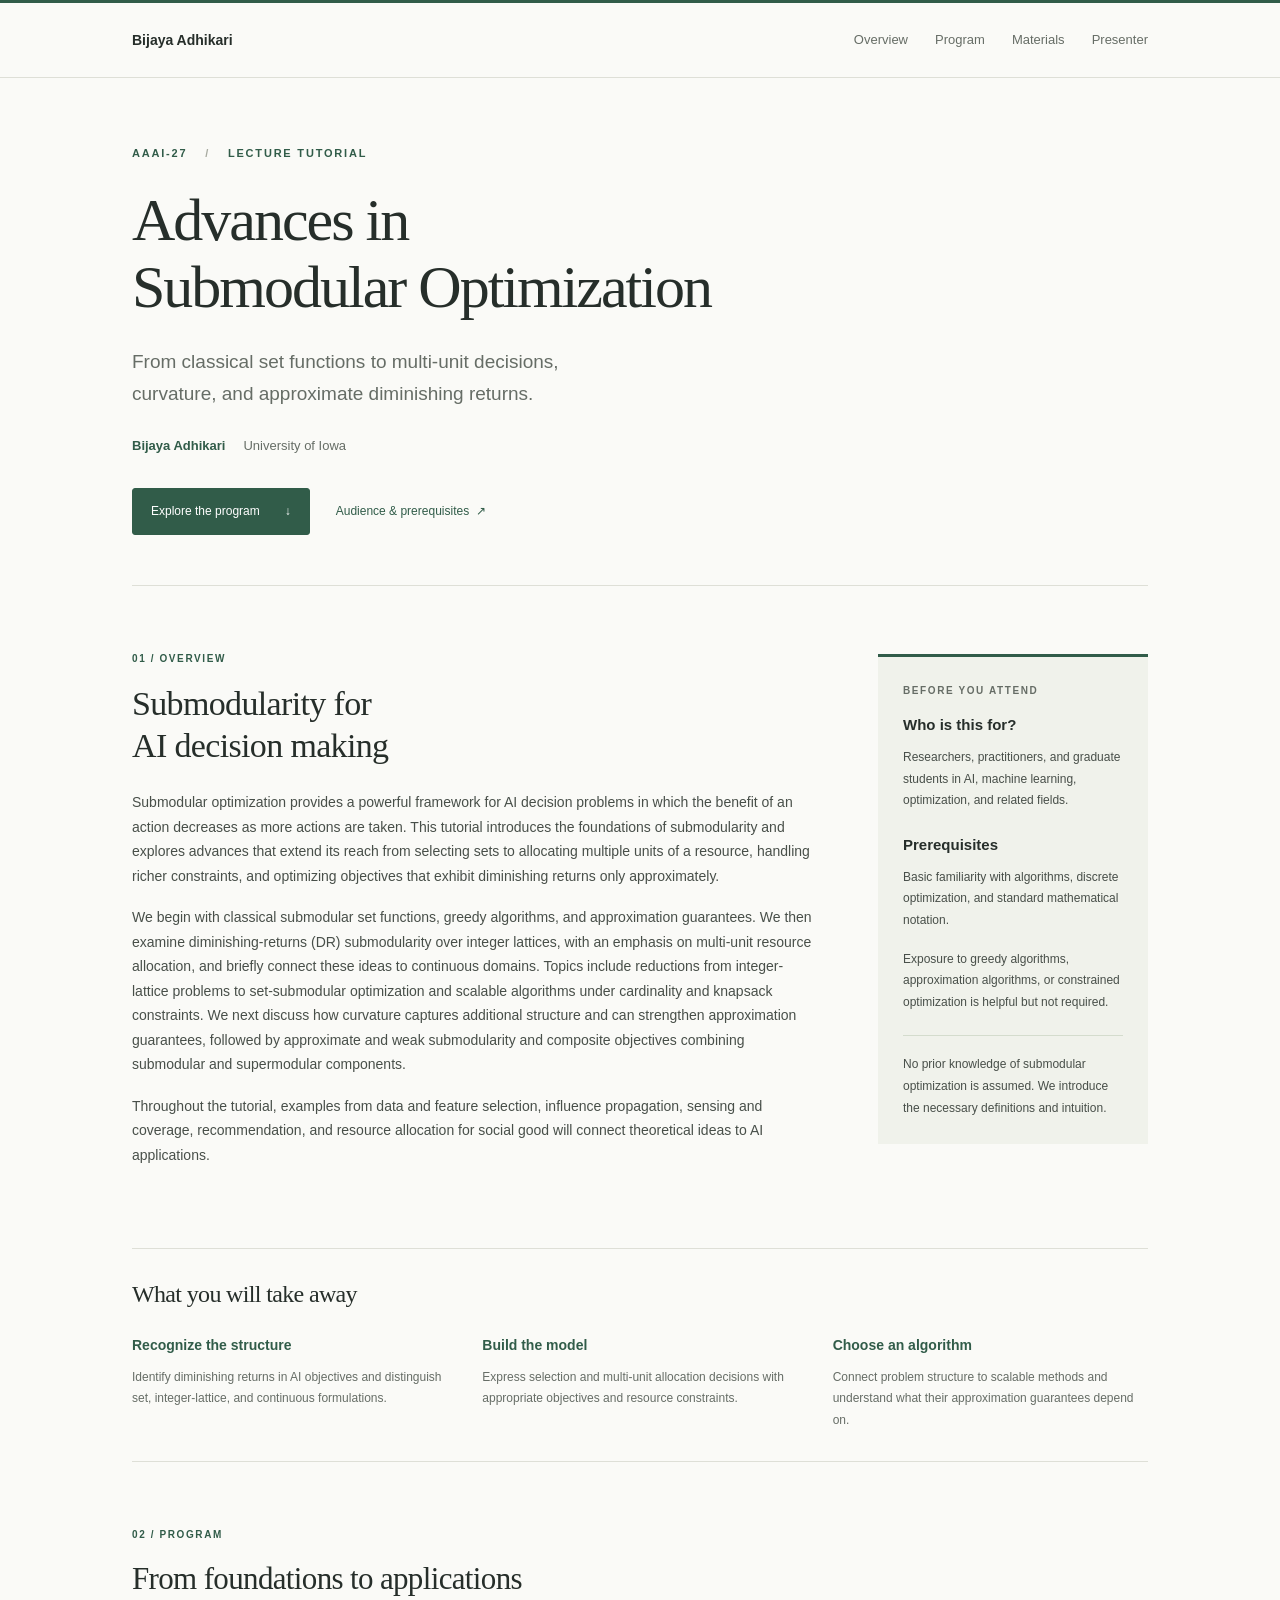
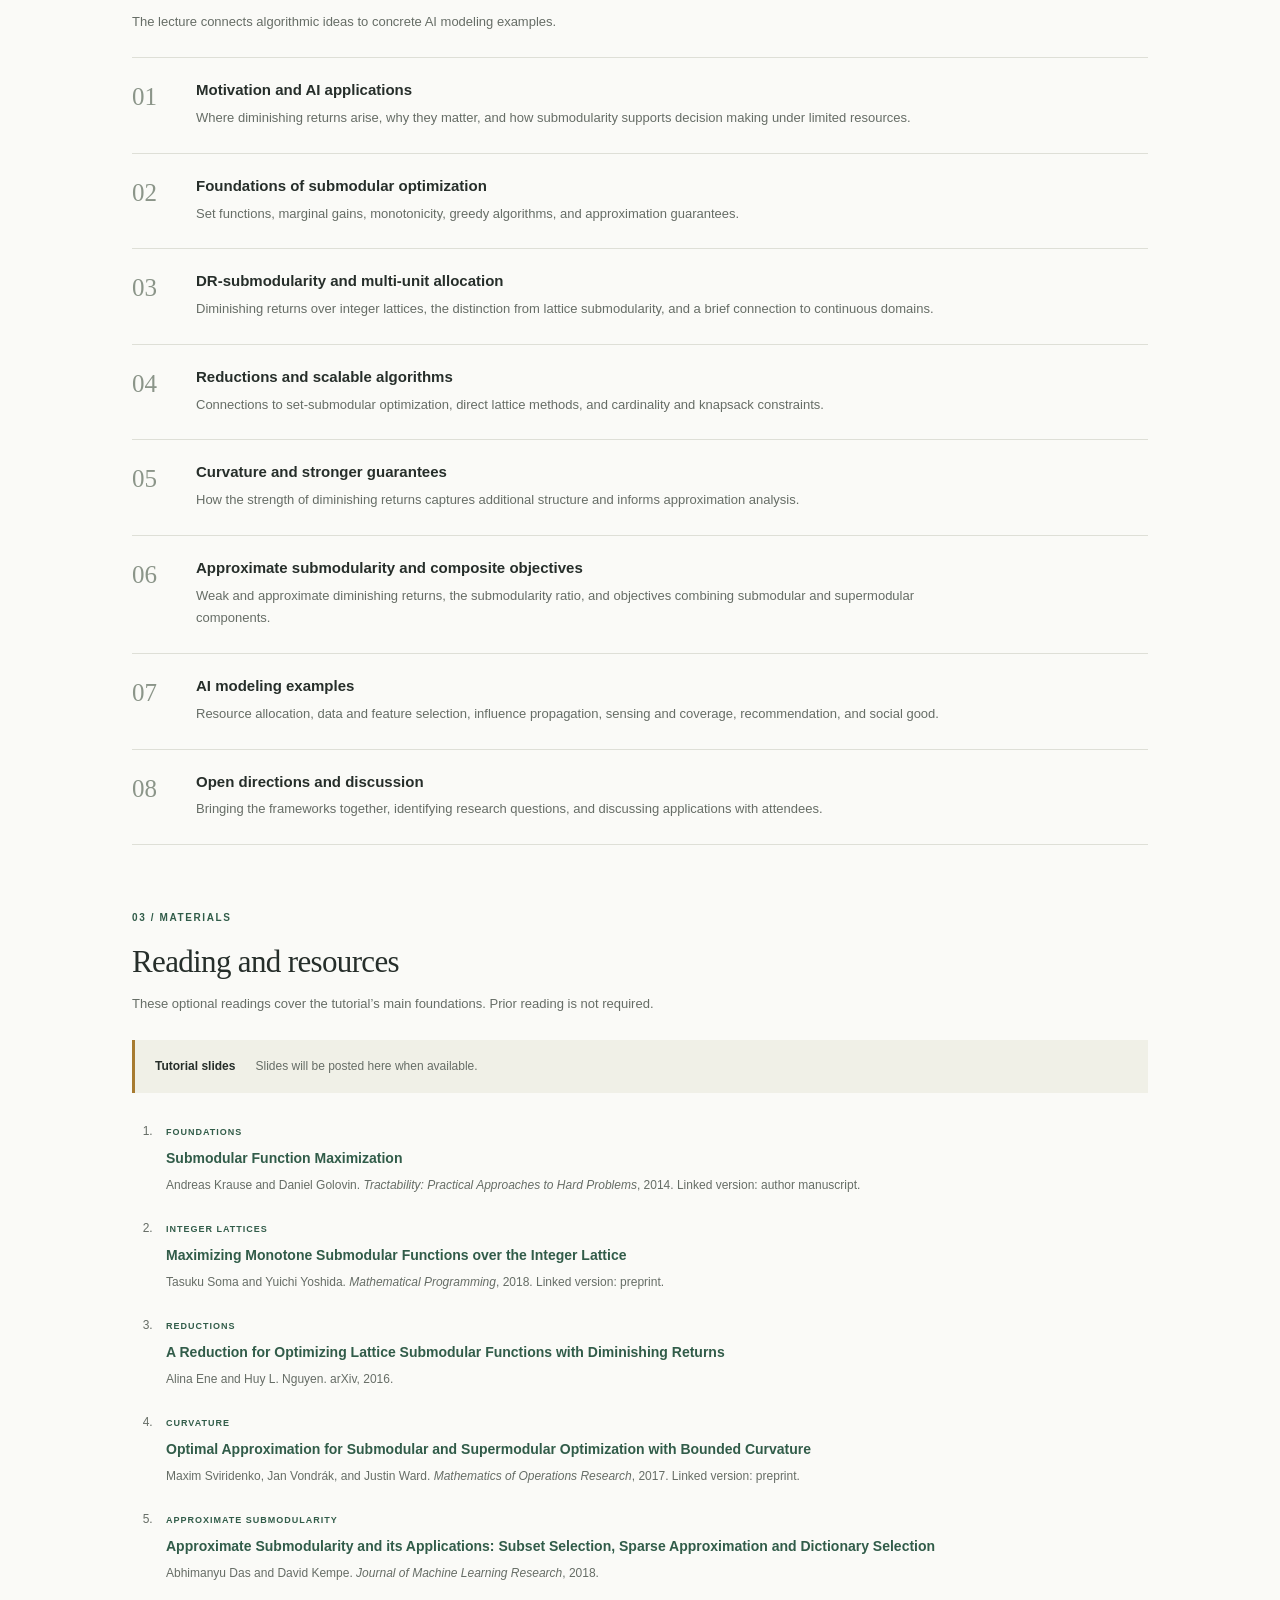
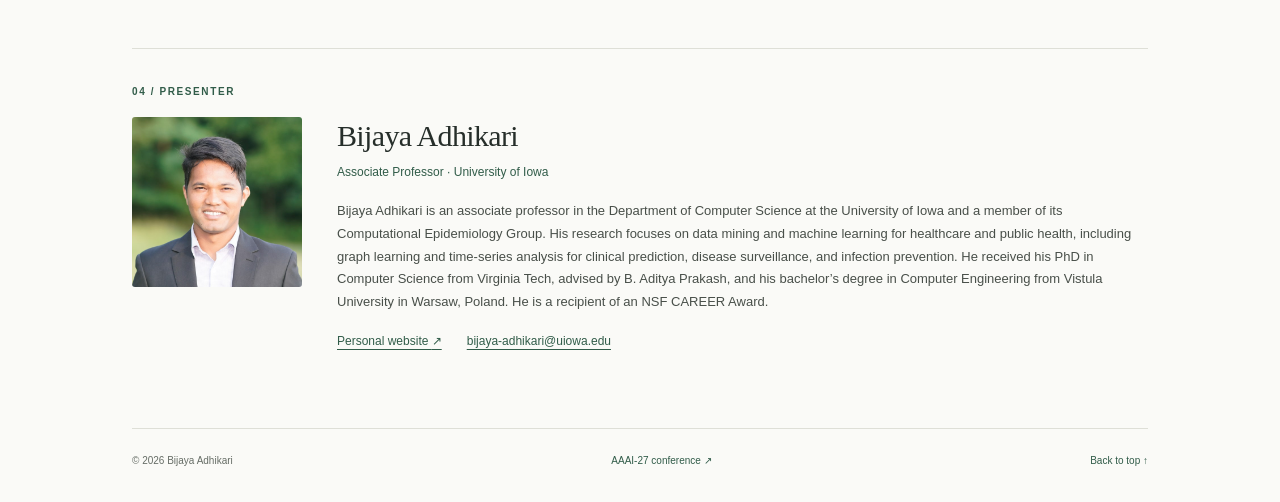
==== tutorials/aaai27-submodular-optimization/index.html @ 0488f0c7 "Add AAAI-27 submodular optimization tutorial and homepage links" ====
<!doctype html>
<html lang="en">
<head>
  <meta charset="utf-8">
  <meta name="viewport" content="width=device-width, initial-scale=1">
  <title>Advances in Submodular Optimization · AAAI-27 Tutorial</title>
  <meta name="description" content="An AAAI-27 tutorial by Bijaya Adhikari on submodularity, integer-lattice DR-submodular optimization, curvature, and approximate submodularity.">
  <meta name="theme-color" content="#fafaf7">
  <link rel="canonical" href="https://bijayaadh.github.io/tutorials/aaai27-submodular-optimization/">
  <meta property="og:title" content="Advances in Submodular Optimization · AAAI-27 Tutorial">
  <meta property="og:description" content="From classical set functions to multi-unit resource allocation, curvature, and approximate submodularity. A lecture tutorial with Bijaya Adhikari.">
  <meta property="og:type" content="website">
  <meta property="og:url" content="https://bijayaadh.github.io/tutorials/aaai27-submodular-optimization/">
  <meta property="og:image" content="https://bijayaadh.github.io/assets/img/portrait.jpg">
  <link rel="icon" href="../../assets/img/favicon.svg" type="image/svg+xml">
  <link rel="stylesheet" href="../../assets/style.css">
  <link rel="stylesheet" href="tutorial.css">
</head>
<body>
<a class="skip-link" href="#main">Skip to content</a>
<header class="site-header">
  <div class="header-inner">
    <a class="wordmark" href="../../index.html">Bijaya Adhikari</a>
    <nav aria-label="Tutorial navigation">
      <a href="#overview">Overview</a>
      <a href="#program">Program</a>
      <a href="#materials">Materials</a>
      <a href="#presenter">Presenter</a>
    </nav>
  </div>
</header>
<main id="main" class="tutorial-main" tabindex="-1">
  <section class="tutorial-hero" aria-labelledby="tutorial-title">
    <p class="eyebrow"><a href="https://aaai.org/conference/aaai/aaai-27/">AAAI-27</a> <span aria-hidden="true">/</span> Lecture tutorial</p>
    <h1 id="tutorial-title">Advances in<br>Submodular Optimization</h1>
    <p class="tutorial-deck">From classical set functions to multi-unit decisions,<br class="desktop-break"> curvature, and approximate diminishing returns.</p>
    <p class="tutorial-byline"><a href="#presenter">Bijaya Adhikari</a><span>University of Iowa</span></p>
    <div class="tutorial-actions"><a class="tutorial-button" href="#program">Explore the program <span aria-hidden="true">↓</span></a><a class="text-link" href="#prerequisites">Audience &amp; prerequisites <span aria-hidden="true">↗</span></a></div>
  </section>

  <section id="overview" class="tutorial-overview" aria-labelledby="overview-title">
    <div>
      <p class="eyebrow section-number">01 / Overview</p>
      <h2 id="overview-title">Submodularity for<br>AI decision making</h2>
      <p>Submodular optimization provides a powerful framework for AI decision problems in which the benefit of an action decreases as more actions are taken. This tutorial introduces the foundations of submodularity and explores advances that extend its reach from selecting sets to allocating multiple units of a resource, handling richer constraints, and optimizing objectives that exhibit diminishing returns only approximately.</p>
      <p>We begin with classical submodular set functions, greedy algorithms, and approximation guarantees. We then examine diminishing-returns (DR) submodularity over integer lattices, with an emphasis on multi-unit resource allocation, and briefly connect these ideas to continuous domains. Topics include reductions from integer-lattice problems to set-submodular optimization and scalable algorithms under cardinality and knapsack constraints. We next discuss how curvature captures additional structure and can strengthen approximation guarantees, followed by approximate and weak submodularity and composite objectives combining submodular and supermodular components.</p>
      <p>Throughout the tutorial, examples from data and feature selection, influence propagation, sensing and coverage, recommendation, and resource allocation for social good will connect theoretical ideas to AI applications.</p>
    </div>
    <aside id="prerequisites" class="tutorial-attendees" aria-labelledby="attendees-title">
      <p class="eyebrow">Before you attend</p>
      <h3 id="attendees-title">Who is this for?</h3>
      <p>Researchers, practitioners, and graduate students in AI, machine learning, optimization, and related fields.</p>
      <h3>Prerequisites</h3>
      <p>Basic familiarity with algorithms, discrete optimization, and standard mathematical notation.</p>
      <p>Exposure to greedy algorithms, approximation algorithms, or constrained optimization is helpful but not required.</p>
      <p class="prerequisite-note">No prior knowledge of submodular optimization is assumed. We introduce the necessary definitions and intuition.</p>
    </aside>
  </section>

  <section class="tutorial-outcomes" aria-labelledby="outcomes-title">
    <h2 id="outcomes-title">What you will take away</h2>
    <ol>
      <li><strong>Recognize the structure</strong><p>Identify diminishing returns in AI objectives and distinguish set, integer-lattice, and continuous formulations.</p></li>
      <li><strong>Build the model</strong><p>Express selection and multi-unit allocation decisions with appropriate objectives and resource constraints.</p></li>
      <li><strong>Choose an algorithm</strong><p>Connect problem structure to scalable methods and understand what their approximation guarantees depend on.</p></li>
    </ol>
  </section>

  <section id="program" aria-labelledby="program-title">
    <p class="eyebrow section-number">02 / Program</p>
    <div class="tutorial-section-heading"><h2 id="program-title">From foundations to applications</h2><p>The lecture connects algorithmic ideas to concrete AI modeling examples.</p></div>
    <ol class="tutorial-program">
      <li><div><h3>Motivation and AI applications</h3><p>Where diminishing returns arise, why they matter, and how submodularity supports decision making under limited resources.</p></div></li>
      <li><div><h3>Foundations of submodular optimization</h3><p>Set functions, marginal gains, monotonicity, greedy algorithms, and approximation guarantees.</p></div></li>
      <li><div><h3>DR-submodularity and multi-unit allocation</h3><p>Diminishing returns over integer lattices, the distinction from lattice submodularity, and a brief connection to continuous domains.</p></div></li>
      <li><div><h3>Reductions and scalable algorithms</h3><p>Connections to set-submodular optimization, direct lattice methods, and cardinality and knapsack constraints.</p></div></li>
      <li><div><h3>Curvature and stronger guarantees</h3><p>How the strength of diminishing returns captures additional structure and informs approximation analysis.</p></div></li>
      <li><div><h3>Approximate submodularity and composite objectives</h3><p>Weak and approximate diminishing returns, the submodularity ratio, and objectives combining submodular and supermodular components.</p></div></li>
      <li><div><h3>AI modeling examples</h3><p>Resource allocation, data and feature selection, influence propagation, sensing and coverage, recommendation, and social good.</p></div></li>
      <li><div><h3>Open directions and discussion</h3><p>Bringing the frameworks together, identifying research questions, and discussing applications with attendees.</p></div></li>
    </ol>
  </section>

  <section id="materials" aria-labelledby="materials-title">
    <p class="eyebrow section-number">03 / Materials</p>
    <div class="tutorial-section-heading"><h2 id="materials-title">Reading and resources</h2><p>These optional readings cover the tutorial’s main foundations. Prior reading is not required.</p></div>
    <p class="materials-note"><strong>Tutorial slides</strong><span>Slides will be posted here when available.</span></p>
    <ol class="tutorial-readings">
      <li><span class="reading-topic">Foundations</span><h3><a href="https://www.cs.cmu.edu/~dgolovin/papers/submodular_survey12.pdf">Submodular Function Maximization</a></h3><p>Andreas Krause and Daniel Golovin. <cite>Tractability: Practical Approaches to Hard Problems</cite>, 2014. <span class="reading-version">Linked version: author manuscript.</span></p></li>
      <li><span class="reading-topic">Integer lattices</span><h3><a href="https://arxiv.org/abs/1503.01218">Maximizing Monotone Submodular Functions over the Integer Lattice</a></h3><p>Tasuku Soma and Yuichi Yoshida. <cite>Mathematical Programming</cite>, 2018. <span class="reading-version">Linked version: preprint.</span></p></li>
      <li><span class="reading-topic">Reductions</span><h3><a href="https://arxiv.org/abs/1606.08362">A Reduction for Optimizing Lattice Submodular Functions with Diminishing Returns</a></h3><p>Alina Ene and Huy L. Nguyen. arXiv, 2016.</p></li>
      <li><span class="reading-topic">Curvature</span><h3><a href="https://arxiv.org/abs/1311.4728">Optimal Approximation for Submodular and Supermodular Optimization with Bounded Curvature</a></h3><p>Maxim Sviridenko, Jan Vondrák, and Justin Ward. <cite>Mathematics of Operations Research</cite>, 2017. <span class="reading-version">Linked version: preprint.</span></p></li>
      <li><span class="reading-topic">Approximate submodularity</span><h3><a href="https://jmlr.org/papers/v19/16-534.html">Approximate Submodularity and its Applications: Subset Selection, Sparse Approximation and Dictionary Selection</a></h3><p>Abhimanyu Das and David Kempe. <cite>Journal of Machine Learning Research</cite>, 2018.</p></li>
    </ol>
  </section>

  <section id="presenter" aria-labelledby="presenter-title">
    <p class="eyebrow section-number">04 / Presenter</p>
    <div class="tutorial-presenter">
      <img src="../../assets/img/portrait.jpg" alt="Bijaya Adhikari" width="440" height="440" loading="lazy">
      <div><h2 id="presenter-title">Bijaya Adhikari</h2><p class="presenter-affiliation">Associate Professor · University of Iowa</p>
      <p>Bijaya Adhikari is an associate professor in the Department of Computer Science at the University of Iowa and a member of its Computational Epidemiology Group. His research focuses on data mining and machine learning for healthcare and public health, including graph learning and time-series analysis for clinical prediction, disease surveillance, and infection prevention. He received his PhD in Computer Science from Virginia Tech, advised by B. Aditya Prakash, and his bachelor’s degree in Computer Engineering from Vistula University in Warsaw, Poland. He is a recipient of an NSF CAREER Award.</p>
      <div class="presenter-links"><a href="../../index.html">Personal website <span aria-hidden="true">↗</span></a><a href="mailto:bijaya-adhikari@uiowa.edu">bijaya-adhikari@uiowa.edu</a></div></div>
    </div>
  </section>
</main>
<footer class="site-footer"><span>© 2026 Bijaya Adhikari</span><a href="https://aaai.org/conference/aaai/aaai-27/">AAAI-27 conference <span aria-hidden="true">↗</span></a><a href="#main">Back to top ↑</a></footer>
</body>
</html>
---- assets/style.css ----
:root {
  color-scheme: light;
  --paper: #fafaf7;
  --ink: #262e2a;
  --muted: #666d66;
  --green: #315c49;
  --line: #dedfd7;
  --gold: #a77b30;
  --serif: Georgia, 'Times New Roman', serif;
}
* { box-sizing: border-box; }
html { scroll-behavior: smooth; scroll-padding-top: 32px; }
body { margin: 0; background: var(--paper); color: var(--ink); font-family: -apple-system, BlinkMacSystemFont, 'Segoe UI', sans-serif; font-size: 15px; line-height: 1.75; -webkit-font-smoothing: antialiased; }
a { color: var(--green); text-decoration-thickness: 1px; text-underline-offset: 4px; }
a:hover { color: #172f23; text-decoration: underline; }
a:focus-visible, button:focus-visible, input:focus-visible, select:focus-visible, summary:focus-visible { outline: 2px solid var(--green); outline-offset: 5px; }
::selection { background: #dbe6d9; }
button, input, select { font: inherit; }
button, summary { cursor: pointer; }
[hidden] { display: none !important; }
p { margin: 0 0 17px; }
h1, h2, h3 { line-height: 1.25; }
h1, h2 { font-family: var(--serif); font-weight: 400; }
h1 { margin: 8px 0 23px; font-size: clamp(35px, 4vw, 43px); letter-spacing: -1.5px; }
h2 { margin: 0; font-size: 28px; letter-spacing: -.65px; }
h3 { font-size: 16px; font-weight: 600; }
strong { font-weight: 600; }
.skip-link { position: fixed; top: -80px; left: 20px; background: var(--ink); color: white; padding: 12px 20px; z-index: 10; }
.skip-link:focus { top: 10px; color: white; }
.site-header { border-top: 3px solid var(--green); border-bottom: 1px solid var(--line); }
.header-inner { max-width: 1080px; margin: auto; min-height: 74px; display: flex; align-items: center; justify-content: space-between; gap: 30px; padding: 12px 32px; }
.wordmark { display: inline-block; color: var(--ink); text-decoration: none; font-size: 14px; font-weight: 600; }
.wordmark:hover { text-decoration: none; }
nav { display: flex; align-items: center; gap: 27px; }
nav a { position: relative; padding: 12px 0; font-size: 13px; color: var(--muted); text-decoration: none; }
nav a[aria-current='page'] { color: var(--green); font-weight: 600; }
nav a[aria-current='page']::after { content: ''; position: absolute; bottom: 5px; left: 0; right: 0; height: 2px; background: var(--green); }
.site-layout { max-width: 1080px; margin: 0 auto; padding: 60px 32px 64px; display: grid; grid-template-columns: 224px minmax(0, 1fr); gap: 68px; align-items: start; }
.profile { position: sticky; top: 32px; }
.portrait { display: block; width: 100%; height: auto; aspect-ratio: 1; object-fit: cover; border-radius: 3px; margin-bottom: 23px; }
.profile-name { font-family: var(--serif); font-size: 29px; letter-spacing: -.9px; line-height: 1.25; margin-bottom: 7px; }
.position { color: var(--green); font-size: 14px; font-weight: 500; margin-bottom: 9px; }
.affiliation { font-size: 12px; line-height: 1.9; }
.affiliation a { color: var(--muted); text-decoration: none; }
.affiliation a:hover { text-decoration: underline; }
.profile-links { border-top: 1px solid var(--line); padding-top: 18px; display: grid; gap: 11px; font-size: 12px; }
.profile-links > a, .profile-links > span { display: flex; gap: 11px; align-items: flex-start; text-decoration: none; }
.profile-links > span { color: var(--muted); }
.profile-links > a:hover span { text-decoration: underline; }
.icon { width: 17px; height: 17px; flex: 0 0 17px; margin-top: 3px; }
.sidebar-note { margin-top: 27px; border-top: 1px solid var(--line); padding-top: 22px; }
.eyebrow { font-size: 10px; letter-spacing: 1.6px; text-transform: uppercase; color: var(--muted); font-weight: 600; }
.sidebar-note .eyebrow { color: var(--green); }
.sidebar-note p { margin: 9px 0; font-size: 12px; line-height: 1.75; color: var(--muted); }
.text-link { font-size: 12px; font-weight: 500; text-decoration: none; display: inline-flex; align-items: center; gap: 7px; }
.text-link .icon { width: 15px; margin: 0; }
main { min-width: 0; }
main:focus { outline: none; }
main > section + section { margin-top: 42px; }
.intro > p { color: #484f49; }
.research-areas { display: flex; flex-wrap: wrap; gap: 7px; margin-top: 24px; }
.research-areas span { border: 1px solid #d5ded3; border-radius: 3px; padding: 4px 10px; font-size: 11px; color: var(--green); }
.section-heading { display: flex; justify-content: space-between; align-items: baseline; gap: 16px; border-bottom: 1px solid var(--line); padding-bottom: 13px; margin-bottom: 8px; }
.section-heading .text-link { flex-shrink: 0; }
.news-list { list-style: none; padding: 7px 0 0; margin: 0; }
.news-list li { display: grid; grid-template-columns: 78px minmax(0, 1fr); gap: 16px; margin: 13px 0; font-size: 13px; line-height: 1.65; }
.news-list time { font-size: 11px; color: var(--muted); padding-top: 2px; font-variant-numeric: tabular-nums; }
.highlight { border-left: 3px solid #ad8948; padding: 15px 19px; background: #f0f0e7; margin-top: 23px; }
.highlight-label { font-size: 10px; font-weight: 600; letter-spacing: 1.1px; color: #68542f; }
.highlight p { font-size: 13px; line-height: 1.65; margin: 6px 0 0; }
.publication { padding: 22px 0; border-bottom: 1px solid var(--line); }
.publication:last-child { border-bottom: 0; padding-bottom: 0; }
.publication-meta { display: flex; align-items: center; gap: 10px; margin-bottom: 9px; }
.publication-meta:empty { display: none; }
.venue { color: var(--green); font-size: 10px; font-weight: 600; text-transform: uppercase; letter-spacing: .65px; }
.publication-status { font-size: 10px; color: var(--muted); }
.publication h3 { margin: 0 0 9px; line-height: 1.5; letter-spacing: -.1px; }
.publication-heading { position: relative; display: flex; align-items: flex-start; gap: 10px; margin-bottom: 9px; }
.publication-heading h3 { flex: 1; min-width: 0; margin: 0; }
.publication-recognition { flex: 0 0 36px; margin: -6px 0; }
.publication-recognition summary { display: flex; align-items: center; justify-content: center; width: 36px; height: 36px; padding: 4px; border-radius: 50%; color: #91671e; list-style: none; }
.publication-recognition summary::-webkit-details-marker { display: none; }
.publication-recognition summary::marker { content: ''; }
.publication-recognition summary:hover, .publication-recognition[open] summary { background: #f1e7d3; color: #745015; }
.publication-recognition svg { display: block; width: 28px; height: 28px; fill: #f3e5c5; }
.recognition-note { position: absolute; z-index: 3; top: calc(100% + 6px); right: 0; width: min(280px, calc(100vw - 44px)); padding: 12px 14px; margin: 0; background: var(--paper); border: 1px solid #d9c9a6; border-radius: 5px; box-shadow: 0 5px 16px rgb(38 46 42 / 10%); color: var(--ink); font-size: 12px; line-height: 1.65; font-weight: 400; }
.citation { color: var(--muted); font-size: 12px; line-height: 1.75; margin: 0; }
.citation strong { color: #3e4840; font-weight: 600; }
.citation .student-author { text-decoration: underline; text-decoration-thickness: 1px; text-underline-offset: 3px; }
.resource-links { display: flex; gap: 15px; flex-wrap: wrap; margin-top: 10px; }
.resource-links a { font-size: 11px; font-weight: 500; text-decoration: none; }
.resource-links a:hover { text-decoration: underline; }
.resource-links span { margin-left: 2px; }
.funding-list { padding: 0; margin: 0; list-style: none; }
.funding-list li { display: flex; justify-content: space-between; gap: 22px; padding: 18px 0; border-bottom: 1px solid var(--line); font-size: 12px; }
.funding-list strong { font-size: 13px; }
.funding-list p { margin: 5px 0; line-height: 1.65; }
.funding-list span, .funding-list time { color: var(--muted); font-size: 11px; }
.funding-list time { flex-shrink: 0; margin-top: 2px; }
details { font-size: 12px; margin-top: 18px; }
summary { color: var(--green); padding: 8px 0; }
.plain-list { padding-left: 19px; }
.plain-list li { padding-left: 4px; margin-bottom: 12px; }
.contact-section { padding-top: 28px; border-top: 1px solid var(--line); }
.contact-section h2 { font-size: 25px; margin-bottom: 12px; }
.contact-section p { font-size: 13px; color: var(--muted); }
.contact-section a { overflow-wrap: anywhere; }
.page-intro { margin-bottom: 33px; }
.publication-year { margin-top: 35px; }
.people-grid { display: grid; grid-template-columns: repeat(2, minmax(0, 1fr)); gap: 0 30px; list-style: none; padding: 0; margin: 0; }
.people-grid li { padding: 20px 0; border-bottom: 1px solid var(--line); }
.people-grid h3 { margin: 0 0 5px; font-size: 15px; }
.people-grid a { text-decoration: none; }
.people-grid p { font-size: 12px; color: var(--muted); margin: 0; }
.people-grid .student-note { margin-top: 5px; font-size: 11px; }
.join-section { border-left: 3px solid var(--green); background: #f0f2eb; padding: 26px; }
.join-section h2 { margin-bottom: 18px; }
.join-section p { font-size: 13px; }
.join-section p:last-child { margin-bottom: 0; }
.course-table { width: 100%; border-collapse: collapse; margin-top: 15px; font-size: 12px; }
.course-table caption { text-align: left; color: var(--muted); font-size: 12px; margin-bottom: 13px; }
.course-table th { text-align: left; font-size: 10px; text-transform: uppercase; letter-spacing: 1px; color: var(--muted); }
.course-table td, .course-table th { border-bottom: 1px solid var(--line); padding: 14px 10px 14px 0; vertical-align: top; }
.course-table td:first-child { width: 100px; }
.course-table td:nth-child(2) { width: 110px; color: var(--muted); }
.service-group { margin-top: 25px; }
.service-group h3 { font-weight: 600; font-size: 14px; }
.service-group .plain-list { font-size: 12px; color: #484f49; }
.site-footer { border-top: 1px solid var(--line); max-width: 1016px; margin: 0 auto; padding: 23px 0 33px; display: flex; gap: 20px; justify-content: space-between; font-size: 10px; color: var(--muted); }
.site-footer a { text-decoration: none; }
@media (max-width: 900px) {
  .site-layout { gap: 38px; grid-template-columns: 195px minmax(0, 1fr); padding-top: 42px; }
  .profile-name { font-size: 26px; }
  .site-footer { margin: 0 32px; }
  nav { gap: 20px; }
}
@media (max-width: 650px) {
  body { font-size: 14px; }
  .header-inner { padding: 14px 22px 8px; min-height: 0; flex-direction: column; align-items: stretch; gap: 3px; }
  nav { gap: 17px; justify-content: space-between; flex-wrap: wrap; }
  nav a { font-size: 11px; padding: 10px 0; }
  .site-layout { display: block; padding: 32px 22px 40px; }
  .profile { position: static; display: grid; grid-template-columns: 120px minmax(0, 1fr); gap: 23px; border-bottom: 1px solid var(--line); padding-bottom: 28px; margin-bottom: 32px; }
  .portrait { margin: 0; }
  .profile-name { font-size: 25px; margin-bottom: 5px; }
  .position { font-size: 12px; margin-bottom: 5px; }
  .affiliation { font-size: 10px; margin-bottom: 11px; }
  .profile-links { border: 0; padding: 0; display: flex; flex-wrap: wrap; gap: 10px 16px; font-size: 11px; }
  .profile-links > span { display: none; }
  .profile-links .icon { display: none; }
  .sidebar-note { display: none; }
  .eyebrow { font-size: 9px; letter-spacing: 1.1px; }
  h1 { font-size: 36px; margin-bottom: 18px; }
  h2 { font-size: 25px; }
  main > section + section { margin-top: 35px; }
  .section-heading { gap: 10px; }
  .section-heading .text-link { font-size: 10px; }
  .news-list li { grid-template-columns: 65px minmax(0, 1fr); gap: 11px; font-size: 12px; }
  .news-list time { font-size: 10px; }
  .funding-list li { gap: 12px; }
  .funding-list time { font-size: 10px; }
  .site-footer { margin: 0 22px; flex-wrap: wrap; gap: 8px 20px; }
  .site-footer > span:nth-child(2) { display: none; }
  .course-table td:first-child { width: 76px; }
  .course-table td:nth-child(2) { width: 90px; }
  .course-table { font-size: 11px; }
}
@media (max-width: 370px) {
  .header-inner { padding-inline: 16px; }
  nav { gap: 12px; }
  .site-layout { padding-inline: 16px; }
  .profile { grid-template-columns: 95px minmax(0, 1fr); gap: 18px; }
  .profile-name { font-size: 23px; }
  .section-heading h2 { font-size: 23px; }
  .people-grid { grid-template-columns: 1fr; }
}
@media (prefers-reduced-motion: reduce) {
  html { scroll-behavior: auto; }
}
@media print {
  body { background: white; font-size: 11pt; color: black; }
  .site-header, .sidebar-note, .skip-link, .site-footer, .section-heading .text-link { display: none !important; }
  .site-layout { display: block; padding: 0; max-width: none; }
  .profile { position: static; display: flex; gap: 24px; margin-bottom: 30px; }
  .portrait { width: 120px; height: 120px; }
  .profile-links { display: none; }
  .publication, .funding-list li, .people-grid li { break-inside: avoid; }
  a { color: inherit; }
}
---- tutorials/aaai27-submodular-optimization/tutorial.css ----
.tutorial-main { max-width: 1080px; margin: 0 auto; padding: 0 32px 76px; }
.tutorial-main > section + section { margin-top: 64px; }
.tutorial-hero { padding: 66px 0 50px; border-bottom: 1px solid var(--line); }
.tutorial-hero .eyebrow { color: var(--green); font-size: 11px; letter-spacing: 1.8px; }
.tutorial-hero .eyebrow a { text-decoration: none; }
.tutorial-hero .eyebrow span { display: inline-block; margin: 0 13px; color: #a7aaa0; }
.tutorial-hero h1 { font-size: clamp(40px, 5.2vw, 60px); letter-spacing: -2px; line-height: 1.12; margin: 24px 0; max-width: 860px; }
.tutorial-deck { font-size: 19px; line-height: 1.7; color: var(--muted); margin-bottom: 25px; }
.tutorial-byline { display: flex; flex-wrap: wrap; gap: 8px 18px; font-size: 13px; }
.tutorial-byline a { font-weight: 600; text-decoration: none; }
.tutorial-byline span { color: var(--muted); }
.tutorial-actions { display: flex; align-items: center; flex-wrap: wrap; gap: 20px 26px; margin-top: 30px; }
.tutorial-button { display: inline-flex; gap: 25px; align-items: center; padding: 12px 18px; background: var(--green); color: white; font-size: 12px; text-decoration: none; border: 1px solid var(--green); border-radius: 3px; }
.tutorial-button:hover { color: white; background: #244635; text-decoration: none; }
.section-number { color: var(--green); margin-bottom: 16px; }
.tutorial-overview { display: grid; grid-template-columns: minmax(0, 1fr) 270px; gap: 60px; align-items: start; }
.tutorial-overview h2 { font-size: 34px; margin-bottom: 24px; line-height: 1.22; }
.tutorial-overview p:not(.eyebrow) { font-size: 14px; color: #484f49; }
.tutorial-attendees { background: #f0f2eb; border-top: 3px solid var(--green); padding: 25px; margin-top: 4px; }
.tutorial-attendees h3 { font-size: 15px; margin: 10px 0 12px; }
.tutorial-attendees h3:not(:first-of-type) { margin-top: 24px; }
.tutorial-attendees p:not(.eyebrow) { font-size: 12px; line-height: 1.8; }
.tutorial-attendees .prerequisite-note { margin: 22px 0 0; padding-top: 18px; border-top: 1px solid #d4dccd; }
.tutorial-outcomes { border-top: 1px solid var(--line); border-bottom: 1px solid var(--line); padding: 30px 0; }
.tutorial-outcomes h2 { font-size: 24px; margin-bottom: 23px; }
.tutorial-outcomes ol { list-style: none; padding: 0; margin: 0; display: grid; grid-template-columns: repeat(3, minmax(0, 1fr)); gap: 35px; }
.tutorial-outcomes strong { font-size: 14px; color: var(--green); }
.tutorial-outcomes p { font-size: 12px; color: var(--muted); line-height: 1.8; margin: 8px 0 0; }
.tutorial-section-heading { margin-bottom: 24px; }
.tutorial-section-heading h2 { margin-bottom: 12px; font-size: 31px; }
.tutorial-section-heading p { color: var(--muted); font-size: 13px; }
.tutorial-program { list-style: none; padding: 0; margin: 0; counter-reset: topic; }
.tutorial-program li { counter-increment: topic; display: grid; grid-template-columns: 52px minmax(0, 1fr); gap: 12px; padding: 23px 0; border-top: 1px solid var(--line); }
.tutorial-program li:last-child { border-bottom: 1px solid var(--line); }
.tutorial-program li::before { content: counter(topic, decimal-leading-zero); font-family: var(--serif); font-size: 25px; color: #8b9589; line-height: 1.3; }
.tutorial-program h3 { margin: 0 0 7px; font-size: 15px; }
.tutorial-program p { margin: 0; font-size: 13px; color: var(--muted); max-width: 760px; }
.materials-note { display: flex; flex-wrap: wrap; gap: 4px 20px; padding: 16px 20px; background: #f0f0e7; border-left: 3px solid var(--gold); font-size: 12px; }
.materials-note span { color: var(--muted); }
.tutorial-readings { padding-left: 24px; margin: 28px 0 0; }
.tutorial-readings li { padding: 0 0 22px 10px; font-size: 12px; color: var(--muted); }
.tutorial-readings li:last-child { padding-bottom: 0; }
.reading-topic { color: var(--green); text-transform: uppercase; font-size: 9px; font-weight: 600; letter-spacing: 1px; }
.tutorial-readings h3 { font-size: 14px; margin: 5px 0; line-height: 1.6; }
.tutorial-readings h3 a { text-decoration: none; }
.tutorial-readings h3 a:hover { text-decoration: underline; }
.tutorial-readings p { margin: 0; line-height: 1.8; }
.reading-version { color: var(--muted); }
#presenter { border-top: 1px solid var(--line); padding-top: 34px; }
.tutorial-presenter { display: grid; grid-template-columns: 170px minmax(0, 1fr); gap: 35px; align-items: start; }
.tutorial-presenter img { display: block; width: 100%; height: auto; aspect-ratio: 1; object-fit: cover; border-radius: 3px; }
.tutorial-presenter h2 { font-size: 30px; margin: 0 0 8px; }
.presenter-affiliation { color: var(--green); font-size: 12px; }
.tutorial-presenter p:not(.presenter-affiliation) { font-size: 13px; color: #484f49; }
.presenter-links { display: flex; flex-wrap: wrap; gap: 8px 25px; font-size: 12px; overflow-wrap: anywhere; }
@media (max-width: 900px) {
  .tutorial-overview { grid-template-columns: minmax(0, 1fr) 240px; gap: 32px; }
  .tutorial-attendees { padding: 22px; }
}
@media (max-width: 700px) {
  .tutorial-main { padding: 0 22px 48px; }
  .tutorial-main > section + section { margin-top: 44px; }
  .tutorial-hero { padding: 38px 0; }
  .tutorial-hero h1 { font-size: clamp(34px, 7vw, 45px); letter-spacing: -1.2px; }
  .tutorial-deck { font-size: 16px; }
  .desktop-break { display: none; }
  .tutorial-overview { display: block; }
  .tutorial-overview h2 { font-size: 30px; }
  .tutorial-attendees { margin-top: 30px; }
  .tutorial-outcomes ol { grid-template-columns: 1fr; gap: 20px; }
  .tutorial-outcomes p { margin-top: 5px; }
  .tutorial-section-heading h2 { font-size: 28px; }
  .tutorial-program li { grid-template-columns: 34px minmax(0, 1fr); }
  .tutorial-presenter { grid-template-columns: 110px minmax(0, 1fr); gap: 24px; }
  .tutorial-presenter h2 { font-size: 26px; }
}
@media (max-width: 450px) {
  .tutorial-presenter { display: block; }
  .tutorial-presenter img { width: 130px; margin-bottom: 22px; }
  .tutorial-hero .eyebrow { font-size: 10px; }
  .tutorial-hero .eyebrow span { margin: 0 8px; }
}
@media print {
  .tutorial-main { max-width: none; padding: 0; }
  .tutorial-hero { padding-top: 0; }
  .tutorial-actions { display: none; }
  .tutorial-main > section + section { margin-top: 28px; }
  .tutorial-overview { display: block; }
  .tutorial-attendees, .tutorial-outcomes, .tutorial-program li, .tutorial-readings li, .tutorial-presenter { break-inside: avoid; }
  .tutorial-attendees { margin-top: 25px; }
}
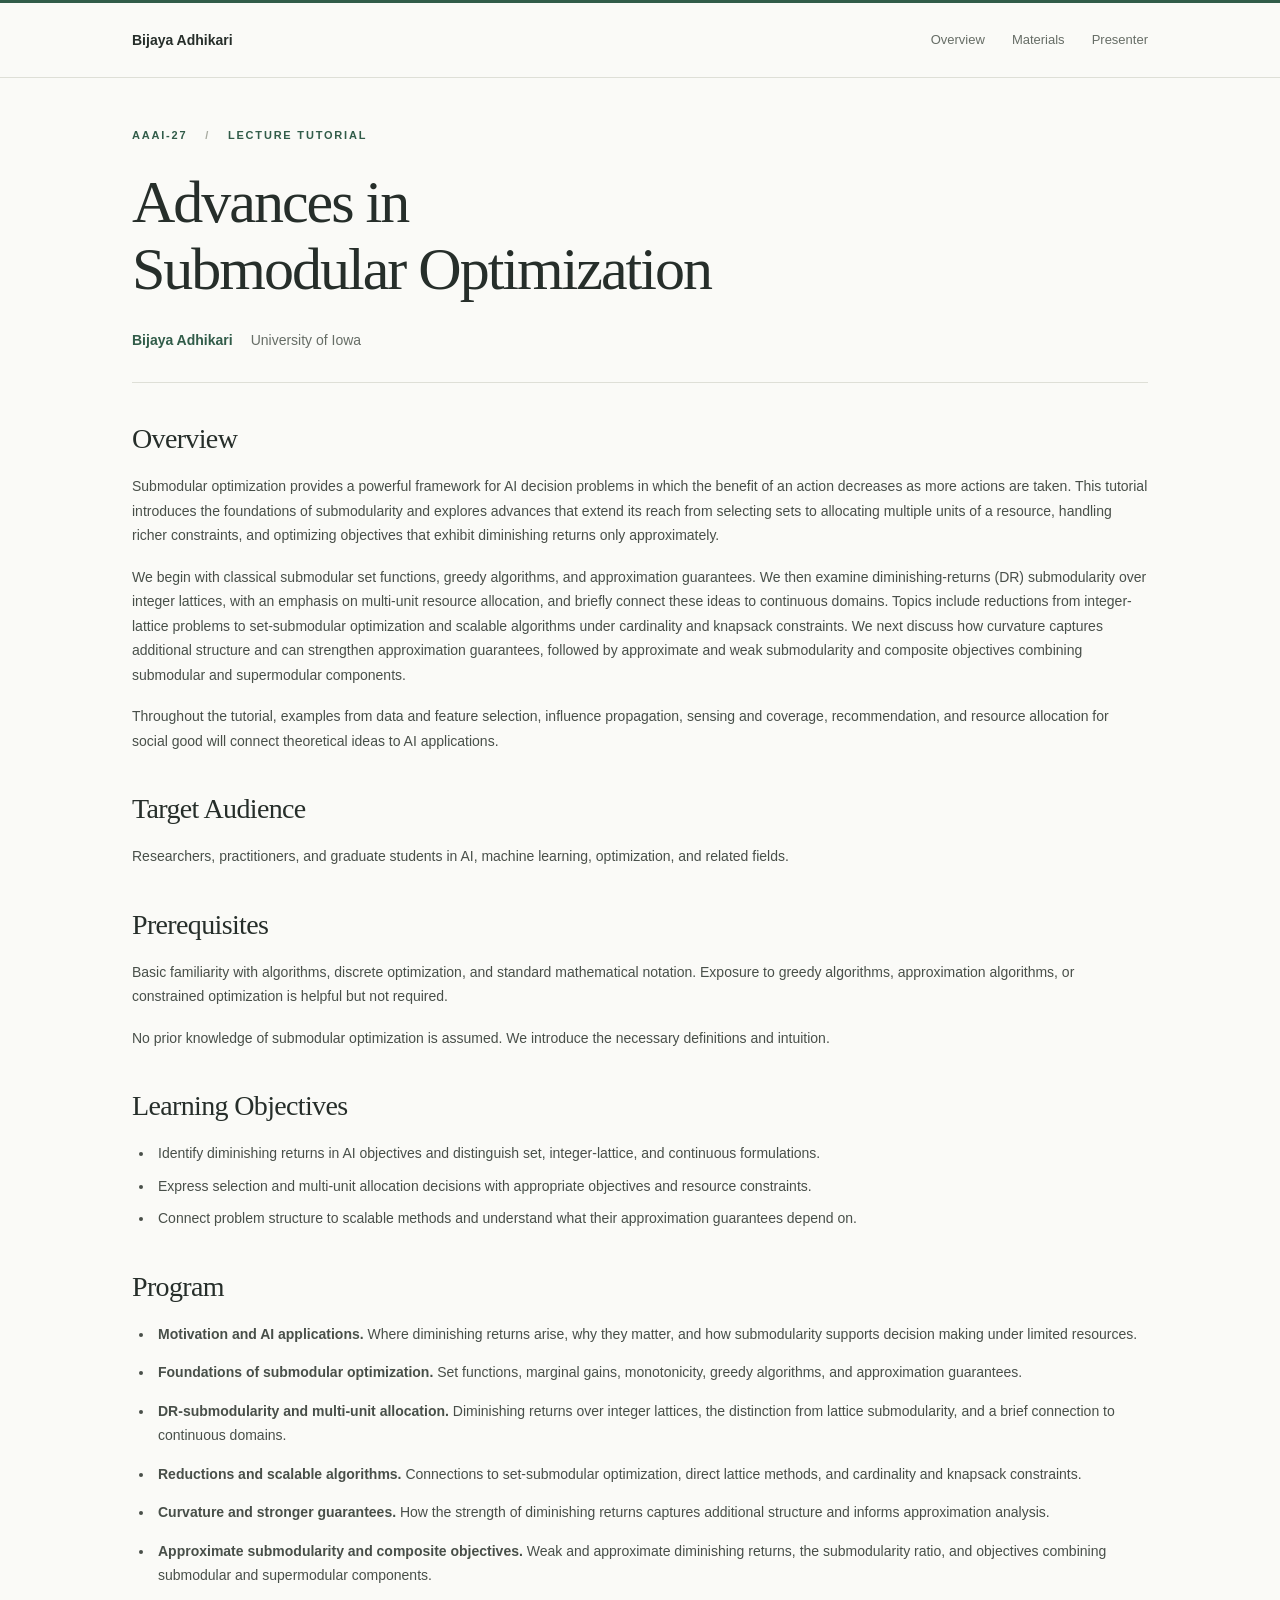
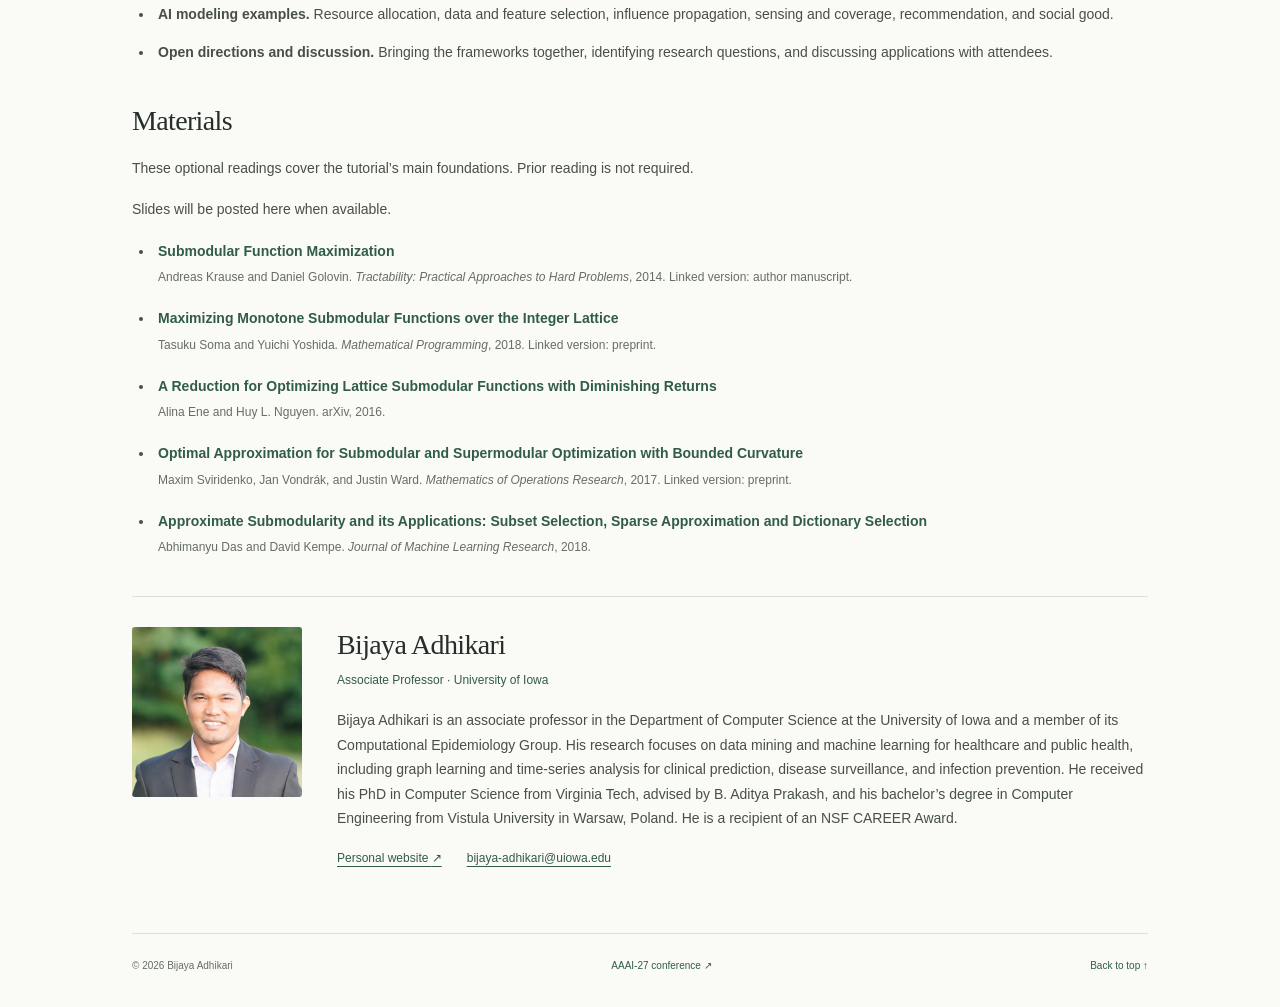
==== commit 7410b155: "Simplify tutorial sections and remove numbered labels and shortcuts" ====
--- a/tutorials/aaai27-submodular-optimization/index.html
+++ b/tutorials/aaai27-submodular-optimization/index.html
@@ -23,7 +23,6 @@
     <a class="wordmark" href="../../index.html">Bijaya Adhikari</a>
     <nav aria-label="Tutorial navigation">
       <a href="#overview">Overview</a>
-      <a href="#program">Program</a>
       <a href="#materials">Materials</a>
       <a href="#presenter">Presenter</a>
     </nav>
@@ -33,69 +32,64 @@
   <section class="tutorial-hero" aria-labelledby="tutorial-title">
     <p class="eyebrow"><a href="https://aaai.org/conference/aaai/aaai-27/">AAAI-27</a> <span aria-hidden="true">/</span> Lecture tutorial</p>
     <h1 id="tutorial-title">Advances in<br>Submodular Optimization</h1>
-    <p class="tutorial-deck">From classical set functions to multi-unit decisions,<br class="desktop-break"> curvature, and approximate diminishing returns.</p>
     <p class="tutorial-byline"><a href="#presenter">Bijaya Adhikari</a><span>University of Iowa</span></p>
-    <div class="tutorial-actions"><a class="tutorial-button" href="#program">Explore the program <span aria-hidden="true">↓</span></a><a class="text-link" href="#prerequisites">Audience &amp; prerequisites <span aria-hidden="true">↗</span></a></div>
   </section>
 
-  <section id="overview" class="tutorial-overview" aria-labelledby="overview-title">
-    <div>
-      <p class="eyebrow section-number">01 / Overview</p>
-      <h2 id="overview-title">Submodularity for<br>AI decision making</h2>
-      <p>Submodular optimization provides a powerful framework for AI decision problems in which the benefit of an action decreases as more actions are taken. This tutorial introduces the foundations of submodularity and explores advances that extend its reach from selecting sets to allocating multiple units of a resource, handling richer constraints, and optimizing objectives that exhibit diminishing returns only approximately.</p>
-      <p>We begin with classical submodular set functions, greedy algorithms, and approximation guarantees. We then examine diminishing-returns (DR) submodularity over integer lattices, with an emphasis on multi-unit resource allocation, and briefly connect these ideas to continuous domains. Topics include reductions from integer-lattice problems to set-submodular optimization and scalable algorithms under cardinality and knapsack constraints. We next discuss how curvature captures additional structure and can strengthen approximation guarantees, followed by approximate and weak submodularity and composite objectives combining submodular and supermodular components.</p>
-      <p>Throughout the tutorial, examples from data and feature selection, influence propagation, sensing and coverage, recommendation, and resource allocation for social good will connect theoretical ideas to AI applications.</p>
-    </div>
-    <aside id="prerequisites" class="tutorial-attendees" aria-labelledby="attendees-title">
-      <p class="eyebrow">Before you attend</p>
-      <h3 id="attendees-title">Who is this for?</h3>
-      <p>Researchers, practitioners, and graduate students in AI, machine learning, optimization, and related fields.</p>
-      <h3>Prerequisites</h3>
-      <p>Basic familiarity with algorithms, discrete optimization, and standard mathematical notation.</p>
-      <p>Exposure to greedy algorithms, approximation algorithms, or constrained optimization is helpful but not required.</p>
-      <p class="prerequisite-note">No prior knowledge of submodular optimization is assumed. We introduce the necessary definitions and intuition.</p>
-    </aside>
+  <section id="overview" aria-labelledby="overview-title">
+    <h2 id="overview-title">Overview</h2>
+    <p>Submodular optimization provides a powerful framework for AI decision problems in which the benefit of an action decreases as more actions are taken. This tutorial introduces the foundations of submodularity and explores advances that extend its reach from selecting sets to allocating multiple units of a resource, handling richer constraints, and optimizing objectives that exhibit diminishing returns only approximately.</p>
+    <p>We begin with classical submodular set functions, greedy algorithms, and approximation guarantees. We then examine diminishing-returns (DR) submodularity over integer lattices, with an emphasis on multi-unit resource allocation, and briefly connect these ideas to continuous domains. Topics include reductions from integer-lattice problems to set-submodular optimization and scalable algorithms under cardinality and knapsack constraints. We next discuss how curvature captures additional structure and can strengthen approximation guarantees, followed by approximate and weak submodularity and composite objectives combining submodular and supermodular components.</p>
+    <p>Throughout the tutorial, examples from data and feature selection, influence propagation, sensing and coverage, recommendation, and resource allocation for social good will connect theoretical ideas to AI applications.</p>
   </section>
 
-  <section class="tutorial-outcomes" aria-labelledby="outcomes-title">
-    <h2 id="outcomes-title">What you will take away</h2>
-    <ol>
-      <li><strong>Recognize the structure</strong><p>Identify diminishing returns in AI objectives and distinguish set, integer-lattice, and continuous formulations.</p></li>
-      <li><strong>Build the model</strong><p>Express selection and multi-unit allocation decisions with appropriate objectives and resource constraints.</p></li>
-      <li><strong>Choose an algorithm</strong><p>Connect problem structure to scalable methods and understand what their approximation guarantees depend on.</p></li>
-    </ol>
+  <section id="audience" aria-labelledby="audience-title">
+    <h2 id="audience-title">Target Audience</h2>
+    <p>Researchers, practitioners, and graduate students in AI, machine learning, optimization, and related fields.</p>
+  </section>
+
+  <section id="prerequisites" aria-labelledby="prerequisites-title">
+    <h2 id="prerequisites-title">Prerequisites</h2>
+    <p>Basic familiarity with algorithms, discrete optimization, and standard mathematical notation. Exposure to greedy algorithms, approximation algorithms, or constrained optimization is helpful but not required.</p>
+    <p>No prior knowledge of submodular optimization is assumed. We introduce the necessary definitions and intuition.</p>
+  </section>
+
+  <section aria-labelledby="outcomes-title">
+    <h2 id="outcomes-title">Learning Objectives</h2>
+    <ul class="tutorial-objectives">
+      <li>Identify diminishing returns in AI objectives and distinguish set, integer-lattice, and continuous formulations.</li>
+      <li>Express selection and multi-unit allocation decisions with appropriate objectives and resource constraints.</li>
+      <li>Connect problem structure to scalable methods and understand what their approximation guarantees depend on.</li>
+    </ul>
   </section>
 
   <section id="program" aria-labelledby="program-title">
-    <p class="eyebrow section-number">02 / Program</p>
-    <div class="tutorial-section-heading"><h2 id="program-title">From foundations to applications</h2><p>The lecture connects algorithmic ideas to concrete AI modeling examples.</p></div>
-    <ol class="tutorial-program">
-      <li><div><h3>Motivation and AI applications</h3><p>Where diminishing returns arise, why they matter, and how submodularity supports decision making under limited resources.</p></div></li>
-      <li><div><h3>Foundations of submodular optimization</h3><p>Set functions, marginal gains, monotonicity, greedy algorithms, and approximation guarantees.</p></div></li>
-      <li><div><h3>DR-submodularity and multi-unit allocation</h3><p>Diminishing returns over integer lattices, the distinction from lattice submodularity, and a brief connection to continuous domains.</p></div></li>
-      <li><div><h3>Reductions and scalable algorithms</h3><p>Connections to set-submodular optimization, direct lattice methods, and cardinality and knapsack constraints.</p></div></li>
-      <li><div><h3>Curvature and stronger guarantees</h3><p>How the strength of diminishing returns captures additional structure and informs approximation analysis.</p></div></li>
-      <li><div><h3>Approximate submodularity and composite objectives</h3><p>Weak and approximate diminishing returns, the submodularity ratio, and objectives combining submodular and supermodular components.</p></div></li>
-      <li><div><h3>AI modeling examples</h3><p>Resource allocation, data and feature selection, influence propagation, sensing and coverage, recommendation, and social good.</p></div></li>
-      <li><div><h3>Open directions and discussion</h3><p>Bringing the frameworks together, identifying research questions, and discussing applications with attendees.</p></div></li>
-    </ol>
+    <h2 id="program-title">Program</h2>
+    <ul class="tutorial-program">
+      <li><strong>Motivation and AI applications.</strong> Where diminishing returns arise, why they matter, and how submodularity supports decision making under limited resources.</li>
+      <li><strong>Foundations of submodular optimization.</strong> Set functions, marginal gains, monotonicity, greedy algorithms, and approximation guarantees.</li>
+      <li><strong>DR-submodularity and multi-unit allocation.</strong> Diminishing returns over integer lattices, the distinction from lattice submodularity, and a brief connection to continuous domains.</li>
+      <li><strong>Reductions and scalable algorithms.</strong> Connections to set-submodular optimization, direct lattice methods, and cardinality and knapsack constraints.</li>
+      <li><strong>Curvature and stronger guarantees.</strong> How the strength of diminishing returns captures additional structure and informs approximation analysis.</li>
+      <li><strong>Approximate submodularity and composite objectives.</strong> Weak and approximate diminishing returns, the submodularity ratio, and objectives combining submodular and supermodular components.</li>
+      <li><strong>AI modeling examples.</strong> Resource allocation, data and feature selection, influence propagation, sensing and coverage, recommendation, and social good.</li>
+      <li><strong>Open directions and discussion.</strong> Bringing the frameworks together, identifying research questions, and discussing applications with attendees.</li>
+    </ul>
   </section>
 
   <section id="materials" aria-labelledby="materials-title">
-    <p class="eyebrow section-number">03 / Materials</p>
-    <div class="tutorial-section-heading"><h2 id="materials-title">Reading and resources</h2><p>These optional readings cover the tutorial’s main foundations. Prior reading is not required.</p></div>
-    <p class="materials-note"><strong>Tutorial slides</strong><span>Slides will be posted here when available.</span></p>
-    <ol class="tutorial-readings">
-      <li><span class="reading-topic">Foundations</span><h3><a href="https://www.cs.cmu.edu/~dgolovin/papers/submodular_survey12.pdf">Submodular Function Maximization</a></h3><p>Andreas Krause and Daniel Golovin. <cite>Tractability: Practical Approaches to Hard Problems</cite>, 2014. <span class="reading-version">Linked version: author manuscript.</span></p></li>
-      <li><span class="reading-topic">Integer lattices</span><h3><a href="https://arxiv.org/abs/1503.01218">Maximizing Monotone Submodular Functions over the Integer Lattice</a></h3><p>Tasuku Soma and Yuichi Yoshida. <cite>Mathematical Programming</cite>, 2018. <span class="reading-version">Linked version: preprint.</span></p></li>
-      <li><span class="reading-topic">Reductions</span><h3><a href="https://arxiv.org/abs/1606.08362">A Reduction for Optimizing Lattice Submodular Functions with Diminishing Returns</a></h3><p>Alina Ene and Huy L. Nguyen. arXiv, 2016.</p></li>
-      <li><span class="reading-topic">Curvature</span><h3><a href="https://arxiv.org/abs/1311.4728">Optimal Approximation for Submodular and Supermodular Optimization with Bounded Curvature</a></h3><p>Maxim Sviridenko, Jan Vondrák, and Justin Ward. <cite>Mathematics of Operations Research</cite>, 2017. <span class="reading-version">Linked version: preprint.</span></p></li>
-      <li><span class="reading-topic">Approximate submodularity</span><h3><a href="https://jmlr.org/papers/v19/16-534.html">Approximate Submodularity and its Applications: Subset Selection, Sparse Approximation and Dictionary Selection</a></h3><p>Abhimanyu Das and David Kempe. <cite>Journal of Machine Learning Research</cite>, 2018.</p></li>
-    </ol>
+    <h2 id="materials-title">Materials</h2>
+    <p>These optional readings cover the tutorial’s main foundations. Prior reading is not required.</p>
+    <p>Slides will be posted here when available.</p>
+    <ul class="tutorial-readings">
+      <li><a class="reading-title" href="https://www.cs.cmu.edu/~dgolovin/papers/submodular_survey12.pdf">Submodular Function Maximization</a><p>Andreas Krause and Daniel Golovin. <cite>Tractability: Practical Approaches to Hard Problems</cite>, 2014. <span class="reading-version">Linked version: author manuscript.</span></p></li>
+      <li><a class="reading-title" href="https://arxiv.org/abs/1503.01218">Maximizing Monotone Submodular Functions over the Integer Lattice</a><p>Tasuku Soma and Yuichi Yoshida. <cite>Mathematical Programming</cite>, 2018. <span class="reading-version">Linked version: preprint.</span></p></li>
+      <li><a class="reading-title" href="https://arxiv.org/abs/1606.08362">A Reduction for Optimizing Lattice Submodular Functions with Diminishing Returns</a><p>Alina Ene and Huy L. Nguyen. arXiv, 2016.</p></li>
+      <li><a class="reading-title" href="https://arxiv.org/abs/1311.4728">Optimal Approximation for Submodular and Supermodular Optimization with Bounded Curvature</a><p>Maxim Sviridenko, Jan Vondrák, and Justin Ward. <cite>Mathematics of Operations Research</cite>, 2017. <span class="reading-version">Linked version: preprint.</span></p></li>
+      <li><a class="reading-title" href="https://jmlr.org/papers/v19/16-534.html">Approximate Submodularity and its Applications: Subset Selection, Sparse Approximation and Dictionary Selection</a><p>Abhimanyu Das and David Kempe. <cite>Journal of Machine Learning Research</cite>, 2018.</p></li>
+    </ul>
   </section>
 
   <section id="presenter" aria-labelledby="presenter-title">
-    <p class="eyebrow section-number">04 / Presenter</p>
     <div class="tutorial-presenter">
       <img src="../../assets/img/portrait.jpg" alt="Bijaya Adhikari" width="440" height="440" loading="lazy">
       <div><h2 id="presenter-title">Bijaya Adhikari</h2><p class="presenter-affiliation">Associate Professor · University of Iowa</p>
--- a/tutorials/aaai27-submodular-optimization/tutorial.css
+++ b/tutorials/aaai27-submodular-optimization/tutorial.css
@@ -1,78 +1,36 @@
-.tutorial-main { max-width: 1080px; margin: 0 auto; padding: 0 32px 76px; }
-.tutorial-main > section + section { margin-top: 64px; }
-.tutorial-hero { padding: 66px 0 50px; border-bottom: 1px solid var(--line); }
+.tutorial-main { max-width: 1080px; margin: 0 auto; padding: 0 32px 64px; }
+.tutorial-main > section + section { margin-top: 38px; }
+.tutorial-main h2 { margin-bottom: 18px; font-size: 28px; }
+.tutorial-main p, .tutorial-main li { font-size: 14px; color: #484f49; }
+.tutorial-hero { padding: 48px 0 30px; border-bottom: 1px solid var(--line); }
 .tutorial-hero .eyebrow { color: var(--green); font-size: 11px; letter-spacing: 1.8px; }
 .tutorial-hero .eyebrow a { text-decoration: none; }
 .tutorial-hero .eyebrow span { display: inline-block; margin: 0 13px; color: #a7aaa0; }
 .tutorial-hero h1 { font-size: clamp(40px, 5.2vw, 60px); letter-spacing: -2px; line-height: 1.12; margin: 24px 0; max-width: 860px; }
-.tutorial-deck { font-size: 19px; line-height: 1.7; color: var(--muted); margin-bottom: 25px; }
-.tutorial-byline { display: flex; flex-wrap: wrap; gap: 8px 18px; font-size: 13px; }
+.tutorial-byline { display: flex; flex-wrap: wrap; gap: 8px 18px; margin-bottom: 0; }
 .tutorial-byline a { font-weight: 600; text-decoration: none; }
 .tutorial-byline span { color: var(--muted); }
-.tutorial-actions { display: flex; align-items: center; flex-wrap: wrap; gap: 20px 26px; margin-top: 30px; }
-.tutorial-button { display: inline-flex; gap: 25px; align-items: center; padding: 12px 18px; background: var(--green); color: white; font-size: 12px; text-decoration: none; border: 1px solid var(--green); border-radius: 3px; }
-.tutorial-button:hover { color: white; background: #244635; text-decoration: none; }
-.section-number { color: var(--green); margin-bottom: 16px; }
-.tutorial-overview { display: grid; grid-template-columns: minmax(0, 1fr) 270px; gap: 60px; align-items: start; }
-.tutorial-overview h2 { font-size: 34px; margin-bottom: 24px; line-height: 1.22; }
-.tutorial-overview p:not(.eyebrow) { font-size: 14px; color: #484f49; }
-.tutorial-attendees { background: #f0f2eb; border-top: 3px solid var(--green); padding: 25px; margin-top: 4px; }
-.tutorial-attendees h3 { font-size: 15px; margin: 10px 0 12px; }
-.tutorial-attendees h3:not(:first-of-type) { margin-top: 24px; }
-.tutorial-attendees p:not(.eyebrow) { font-size: 12px; line-height: 1.8; }
-.tutorial-attendees .prerequisite-note { margin: 22px 0 0; padding-top: 18px; border-top: 1px solid #d4dccd; }
-.tutorial-outcomes { border-top: 1px solid var(--line); border-bottom: 1px solid var(--line); padding: 30px 0; }
-.tutorial-outcomes h2 { font-size: 24px; margin-bottom: 23px; }
-.tutorial-outcomes ol { list-style: none; padding: 0; margin: 0; display: grid; grid-template-columns: repeat(3, minmax(0, 1fr)); gap: 35px; }
-.tutorial-outcomes strong { font-size: 14px; color: var(--green); }
-.tutorial-outcomes p { font-size: 12px; color: var(--muted); line-height: 1.8; margin: 8px 0 0; }
-.tutorial-section-heading { margin-bottom: 24px; }
-.tutorial-section-heading h2 { margin-bottom: 12px; font-size: 31px; }
-.tutorial-section-heading p { color: var(--muted); font-size: 13px; }
-.tutorial-program { list-style: none; padding: 0; margin: 0; counter-reset: topic; }
-.tutorial-program li { counter-increment: topic; display: grid; grid-template-columns: 52px minmax(0, 1fr); gap: 12px; padding: 23px 0; border-top: 1px solid var(--line); }
-.tutorial-program li:last-child { border-bottom: 1px solid var(--line); }
-.tutorial-program li::before { content: counter(topic, decimal-leading-zero); font-family: var(--serif); font-size: 25px; color: #8b9589; line-height: 1.3; }
-.tutorial-program h3 { margin: 0 0 7px; font-size: 15px; }
-.tutorial-program p { margin: 0; font-size: 13px; color: var(--muted); max-width: 760px; }
-.materials-note { display: flex; flex-wrap: wrap; gap: 4px 20px; padding: 16px 20px; background: #f0f0e7; border-left: 3px solid var(--gold); font-size: 12px; }
-.materials-note span { color: var(--muted); }
-.tutorial-readings { padding-left: 24px; margin: 28px 0 0; }
-.tutorial-readings li { padding: 0 0 22px 10px; font-size: 12px; color: var(--muted); }
-.tutorial-readings li:last-child { padding-bottom: 0; }
-.reading-topic { color: var(--green); text-transform: uppercase; font-size: 9px; font-weight: 600; letter-spacing: 1px; }
-.tutorial-readings h3 { font-size: 14px; margin: 5px 0; line-height: 1.6; }
-.tutorial-readings h3 a { text-decoration: none; }
-.tutorial-readings h3 a:hover { text-decoration: underline; }
-.tutorial-readings p { margin: 0; line-height: 1.8; }
+.tutorial-objectives, .tutorial-program, .tutorial-readings { padding-left: 22px; margin: 0; }
+.tutorial-objectives li { padding-left: 4px; margin-bottom: 8px; }
+.tutorial-program li { padding-left: 4px; margin-bottom: 14px; }
+.tutorial-readings li { padding-left: 4px; margin-bottom: 18px; }
+.reading-title { font-weight: 600; text-decoration: none; }
+.reading-title:hover { text-decoration: underline; }
+.tutorial-readings p { margin: 4px 0 0; font-size: 12px; color: var(--muted); }
 .reading-version { color: var(--muted); }
-#presenter { border-top: 1px solid var(--line); padding-top: 34px; }
+#presenter { border-top: 1px solid var(--line); padding-top: 30px; }
 .tutorial-presenter { display: grid; grid-template-columns: 170px minmax(0, 1fr); gap: 35px; align-items: start; }
 .tutorial-presenter img { display: block; width: 100%; height: auto; aspect-ratio: 1; object-fit: cover; border-radius: 3px; }
-.tutorial-presenter h2 { font-size: 30px; margin: 0 0 8px; }
-.presenter-affiliation { color: var(--green); font-size: 12px; }
-.tutorial-presenter p:not(.presenter-affiliation) { font-size: 13px; color: #484f49; }
+.tutorial-presenter h2 { margin: 0 0 8px; }
+.tutorial-presenter .presenter-affiliation { color: var(--green); font-size: 12px; }
 .presenter-links { display: flex; flex-wrap: wrap; gap: 8px 25px; font-size: 12px; overflow-wrap: anywhere; }
-@media (max-width: 900px) {
-  .tutorial-overview { grid-template-columns: minmax(0, 1fr) 240px; gap: 32px; }
-  .tutorial-attendees { padding: 22px; }
-}
 @media (max-width: 700px) {
-  .tutorial-main { padding: 0 22px 48px; }
-  .tutorial-main > section + section { margin-top: 44px; }
-  .tutorial-hero { padding: 38px 0; }
+  .tutorial-main { padding: 0 22px 40px; }
+  .tutorial-main > section + section { margin-top: 30px; }
+  .tutorial-hero { padding: 32px 0 25px; }
   .tutorial-hero h1 { font-size: clamp(34px, 7vw, 45px); letter-spacing: -1.2px; }
-  .tutorial-deck { font-size: 16px; }
-  .desktop-break { display: none; }
-  .tutorial-overview { display: block; }
-  .tutorial-overview h2 { font-size: 30px; }
-  .tutorial-attendees { margin-top: 30px; }
-  .tutorial-outcomes ol { grid-template-columns: 1fr; gap: 20px; }
-  .tutorial-outcomes p { margin-top: 5px; }
-  .tutorial-section-heading h2 { font-size: 28px; }
-  .tutorial-program li { grid-template-columns: 34px minmax(0, 1fr); }
+  .tutorial-main h2 { font-size: 26px; }
   .tutorial-presenter { grid-template-columns: 110px minmax(0, 1fr); gap: 24px; }
-  .tutorial-presenter h2 { font-size: 26px; }
 }
 @media (max-width: 450px) {
   .tutorial-presenter { display: block; }
@@ -83,9 +41,6 @@
 @media print {
   .tutorial-main { max-width: none; padding: 0; }
   .tutorial-hero { padding-top: 0; }
-  .tutorial-actions { display: none; }
-  .tutorial-main > section + section { margin-top: 28px; }
-  .tutorial-overview { display: block; }
-  .tutorial-attendees, .tutorial-outcomes, .tutorial-program li, .tutorial-readings li, .tutorial-presenter { break-inside: avoid; }
-  .tutorial-attendees { margin-top: 25px; }
+  .tutorial-main > section + section { margin-top: 24px; }
+  .tutorial-program li, .tutorial-readings li, .tutorial-presenter { break-inside: avoid; }
 }
